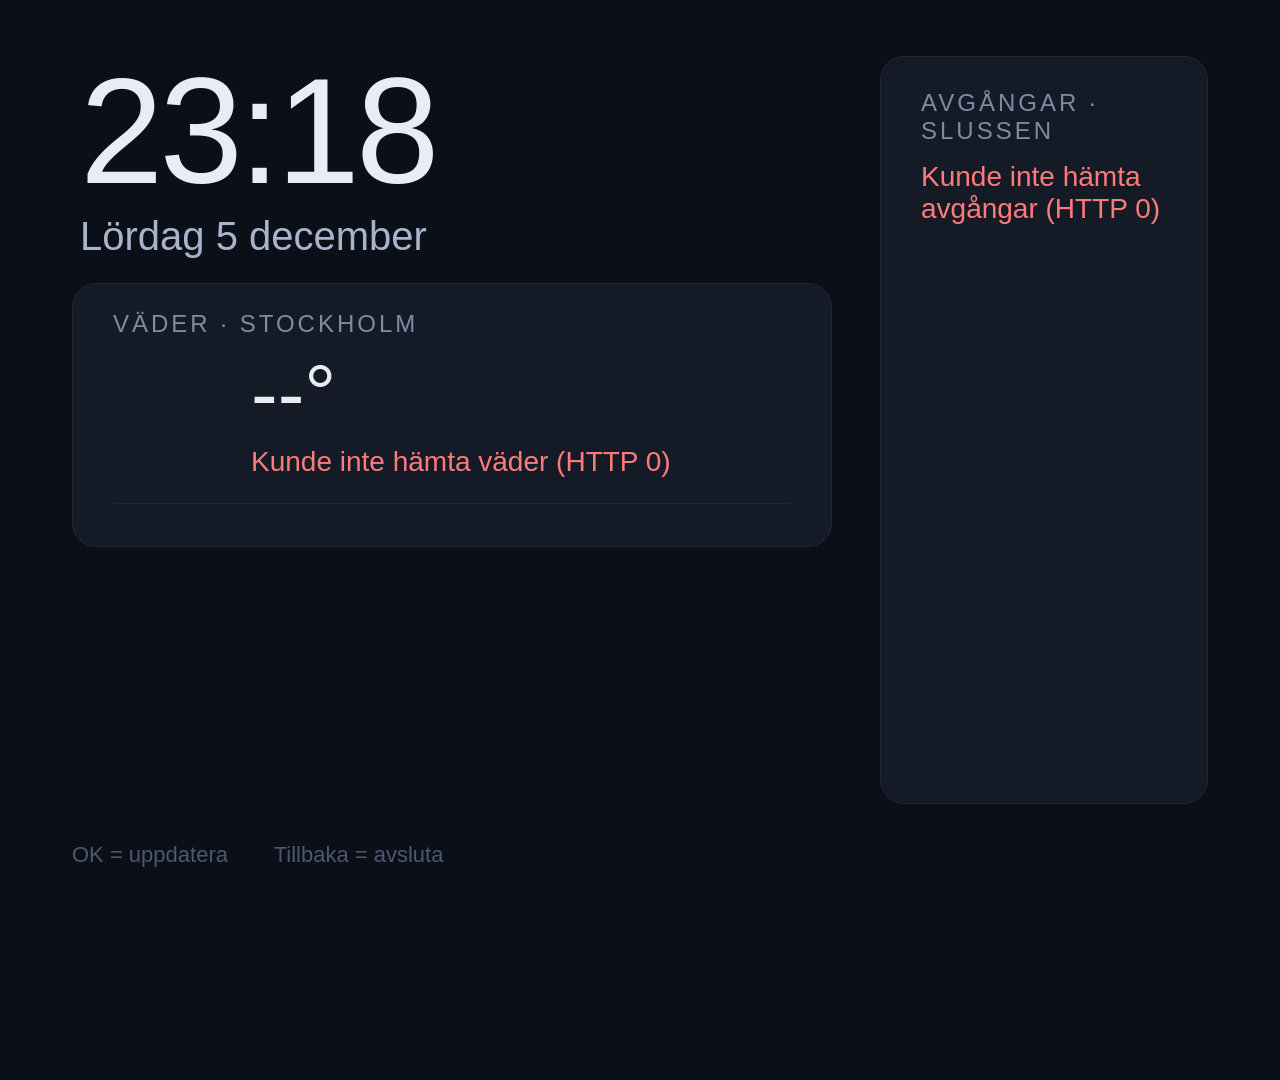
==== app/index.html @ c24a2de9 "Initial commit: Tizen TV dashboard (klocka, väder, SL, kalender)" ====
<!DOCTYPE html>
<html lang="sv">
<head>
  <meta charset="utf-8">
  <meta name="viewport" content="width=1920, height=1080">
  <title>Hemskärm</title>
  <link rel="stylesheet" href="css/style.css">
  <!-- Samsung TV-API (finns bara på TV:n, ignoreras i Chrome) -->
  <script src="$WEBAPIS/webapis/webapis.js"></script>
</head>
<body>
  <div id="screen">

    <div id="left">
      <section id="clock-panel">
        <div id="time">--:--</div>
        <div id="date">&nbsp;</div>
      </section>

      <section id="weather-panel" class="panel">
        <div class="panel-title">Väder · <span id="weather-place"></span></div>
        <div id="weather-now">
          <div id="weather-icon"></div>
          <div id="weather-main">
            <div id="weather-temp">--°</div>
            <div id="weather-desc">Laddar…</div>
            <div id="weather-extra"></div>
          </div>
        </div>
        <div id="forecast"></div>
      </section>

      <section id="calendar-panel" class="panel">
        <div class="panel-title">Kalender</div>
        <div id="calendar-list"><div class="muted">Laddar…</div></div>
      </section>
    </div>

    <section id="sl-panel" class="panel">
      <div class="panel-title">Avgångar · <span id="sl-site"></span></div>
      <div id="sl-list"><div class="muted">Laddar…</div></div>
      <div id="sl-deviations"></div>
    </section>

  </div>

  <div id="footer">
    <span>OK = uppdatera</span>
    <span>Tillbaka = avsluta</span>
    <span id="updated"></span>
  </div>

  <script src="js/config.js"></script>
  <script src="js/app.js"></script>
</body>
</html>
---- app/css/style.css ----
/* Skrivet för Chromium 47 (Tizen 3.0):
   inga CSS-variabler, ingen grid, ingen flex-gap. */

* { margin: 0; padding: 0; box-sizing: border-box; }

html, body {
  width: 1920px;
  height: 1080px;
  overflow: hidden;
  background: #0b0f17;
  color: #e8ecf3;
  font-family: "SamsungOne", "Samsung Sans", "Helvetica Neue", Arial, sans-serif;
  -webkit-font-smoothing: antialiased;
}

#screen {
  position: absolute;
  top: 56px; left: 72px; right: 72px; bottom: 96px;
  display: -webkit-flex; display: flex;
}

#left {
  width: 760px;
  margin-right: 48px;
  display: -webkit-flex; display: flex;
  -webkit-flex-direction: column; flex-direction: column;
}

.panel {
  background: #141a26;
  border: 1px solid #1f2738;
  border-radius: 24px;
  padding: 32px 40px;
}

.panel-title {
  font-size: 24px;
  letter-spacing: 3px;
  text-transform: uppercase;
  color: #7f8aa3;
  margin-bottom: 16px;
}

.muted { color: #6b7590; font-size: 30px; }

/* ---------- Klocka ---------- */
#clock-panel { padding: 0 8px 24px; }
#time {
  font-size: 150px;
  font-weight: 300;
  line-height: 1;
  letter-spacing: -4px;
}
#date {
  font-size: 40px;
  color: #a9b3c9;
  margin-top: 8px;
}
#date:first-letter { text-transform: uppercase; }

/* ---------- Väder ---------- */
#weather-panel { margin-bottom: 24px; padding: 26px 40px; }
#weather-now {
  display: -webkit-flex; display: flex;
  -webkit-align-items: center; align-items: center;
  margin-bottom: 18px;
}
#weather-icon { width: 110px; height: 110px; margin-right: 28px; }
#weather-icon svg { width: 110px; height: 110px; }
#weather-temp { font-size: 80px; font-weight: 300; line-height: 1; }
#weather-desc { font-size: 34px; color: #cfd6e4; margin-top: 6px; }
#weather-extra { font-size: 26px; color: #7f8aa3; margin-top: 6px; }

#forecast {
  display: -webkit-flex; display: flex;
  border-top: 1px solid #1f2738;
  padding-top: 16px;
}
.fc-day {
  -webkit-flex: 1; flex: 1;
  text-align: center;
}
.fc-name { font-size: 26px; color: #7f8aa3; }
.fc-icon { width: 52px; height: 52px; margin: 4px auto; }
.fc-icon svg { width: 52px; height: 52px; }
.fc-temp { font-size: 28px; }
.fc-temp span { color: #6b7590; }

/* ---------- Kalender ---------- */
#calendar-panel {
  -webkit-flex: 1; flex: 1;
  overflow: hidden;
}
.cal-day {
  font-size: 24px;
  color: #7f8aa3;
  margin: 6px 0 10px;
}
.cal-day + .cal-item { margin-top: 0; }
.cal-item {
  display: -webkit-flex; display: flex;
  font-size: 30px;
  padding: 6px 0;
}
.cal-time { width: 170px; color: #5b9cff; -webkit-flex-shrink: 0; flex-shrink: 0; }
.cal-title { white-space: nowrap; overflow: hidden; text-overflow: ellipsis; }
.cal-gap { height: 18px; }

/* ---------- SL ---------- */
#sl-panel {
  -webkit-flex: 1; flex: 1;
  display: -webkit-flex; display: flex;
  -webkit-flex-direction: column; flex-direction: column;
  overflow: hidden;
}
#sl-list { -webkit-flex: 1; flex: 1; overflow: hidden; }

.dep {
  display: -webkit-flex; display: flex;
  -webkit-align-items: center; align-items: center;
  height: 86px;
  border-bottom: 1px solid #1f2738;
}
.dep:last-child { border-bottom: 0; }

.line {
  width: 104px; height: 60px;
  border-radius: 12px;
  font-size: 32px; font-weight: 700;
  line-height: 60px;
  text-align: center;
  color: #fff;
  margin-right: 28px;
  -webkit-flex-shrink: 0; flex-shrink: 0;
}
.mode-METRO.green { background: #179d4d; }
.mode-METRO.red   { background: #d71d24; }
.mode-METRO.blue  { background: #0089ca; }
.mode-METRO       { background: #3a4458; }
.mode-BUS         { background: #d71d24; }
.mode-BUS.bluebus { background: #0071bc; }
.mode-TRAIN       { background: #ec619f; }
.mode-TRAM        { background: #d77d00; }
.mode-SHIP, .mode-FERRY { background: #00a0b4; }

.dest {
  -webkit-flex: 1; flex: 1;
  font-size: 38px;
  white-space: nowrap; overflow: hidden; text-overflow: ellipsis;
}
.dest small {
  display: block;
  font-size: 22px;
  color: #6b7590;
  margin-top: 2px;
}

.when {
  width: 190px;
  text-align: right;
  font-size: 40px;
  font-weight: 600;
  -webkit-flex-shrink: 0; flex-shrink: 0;
}
.when.now { color: #5bd38a; }

.dep.cancelled .dest,
.dep.cancelled .when { color: #6b7590; text-decoration: line-through; }

#sl-deviations {
  font-size: 24px;
  color: #f2c14e;
  margin-top: 14px;
  max-height: 96px;
  overflow: hidden;
}
#sl-deviations div {
  white-space: nowrap; overflow: hidden; text-overflow: ellipsis;
  padding: 4px 0;
}

/* ---------- Footer ---------- */
#footer {
  position: absolute;
  left: 72px; right: 72px; bottom: 32px;
  font-size: 22px;
  color: #4d5770;
}
#footer span { margin-right: 40px; }
#updated { float: right; margin-right: 0 !important; }

.error { color: #ff7a7a; font-size: 28px; }
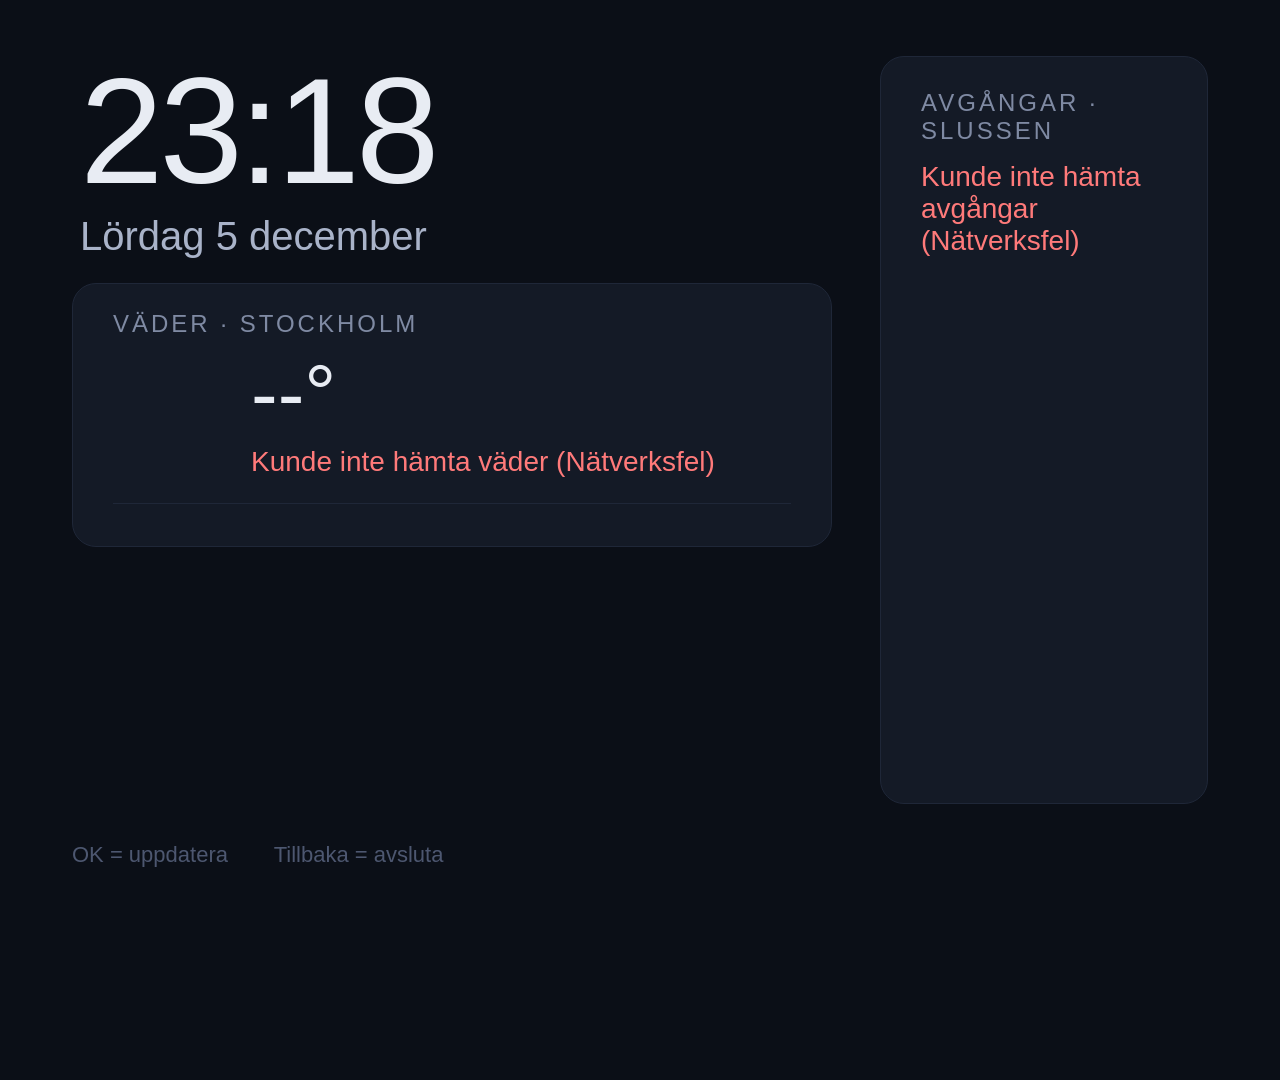
==== commit 7c0a9700: "Translate code comments to English Comments only: app.js, config.js, style.css, config.xml, index.ht" ====
--- a/app/index.html
+++ b/app/index.html
@@ -5,7 +5,7 @@
   <meta name="viewport" content="width=1920, height=1080">
   <title>Hemskärm</title>
   <link rel="stylesheet" href="css/style.css">
-  <!-- Samsung TV-API (finns bara på TV:n, ignoreras i Chrome) -->
+  <!-- Samsung TV API (only exists on the TV, ignored in Chrome) -->
   <script src="$WEBAPIS/webapis/webapis.js"></script>
 </head>
 <body>
--- a/app/css/style.css
+++ b/app/css/style.css
@@ -1,5 +1,5 @@
-/* Skrivet för Chromium 47 (Tizen 3.0):
-   inga CSS-variabler, ingen grid, ingen flex-gap. */
+/* Written for Chromium 47 (Tizen 3.0):
+   no CSS variables, no grid, no flex gap. */
 
 * { margin: 0; padding: 0; box-sizing: border-box; }
 
@@ -43,7 +43,7 @@
 
 .muted { color: #6b7590; font-size: 30px; }
 
-/* ---------- Klocka ---------- */
+/* ---------- Clock ---------- */
 #clock-panel { padding: 0 8px 24px; }
 #time {
   font-size: 150px;
@@ -58,7 +58,7 @@
 }
 #date:first-letter { text-transform: uppercase; }
 
-/* ---------- Väder ---------- */
+/* ---------- Weather ---------- */
 #weather-panel { margin-bottom: 24px; padding: 26px 40px; }
 #weather-now {
   display: -webkit-flex; display: flex;
@@ -86,7 +86,7 @@
 .fc-temp { font-size: 28px; }
 .fc-temp span { color: #6b7590; }
 
-/* ---------- Kalender ---------- */
+/* ---------- Calendar ---------- */
 #calendar-panel {
   -webkit-flex: 1; flex: 1;
   overflow: hidden;
@@ -103,8 +103,7 @@
   padding: 6px 0;
 }
 .cal-time { width: 170px; color: #5b9cff; -webkit-flex-shrink: 0; flex-shrink: 0; }
-.cal-title { white-space: nowrap; overflow: hidden; text-overflow: ellipsis; }
-.cal-gap { height: 18px; }
+.cal-title { -webkit-flex: 1; flex: 1; min-width: 0; white-space: nowrap; overflow: hidden; text-overflow: ellipsis; }
 
 /* ---------- SL ---------- */
 #sl-panel {
@@ -145,6 +144,7 @@
 
 .dest {
   -webkit-flex: 1; flex: 1;
+  min-width: 0;
   font-size: 38px;
   white-space: nowrap; overflow: hidden; text-overflow: ellipsis;
 }
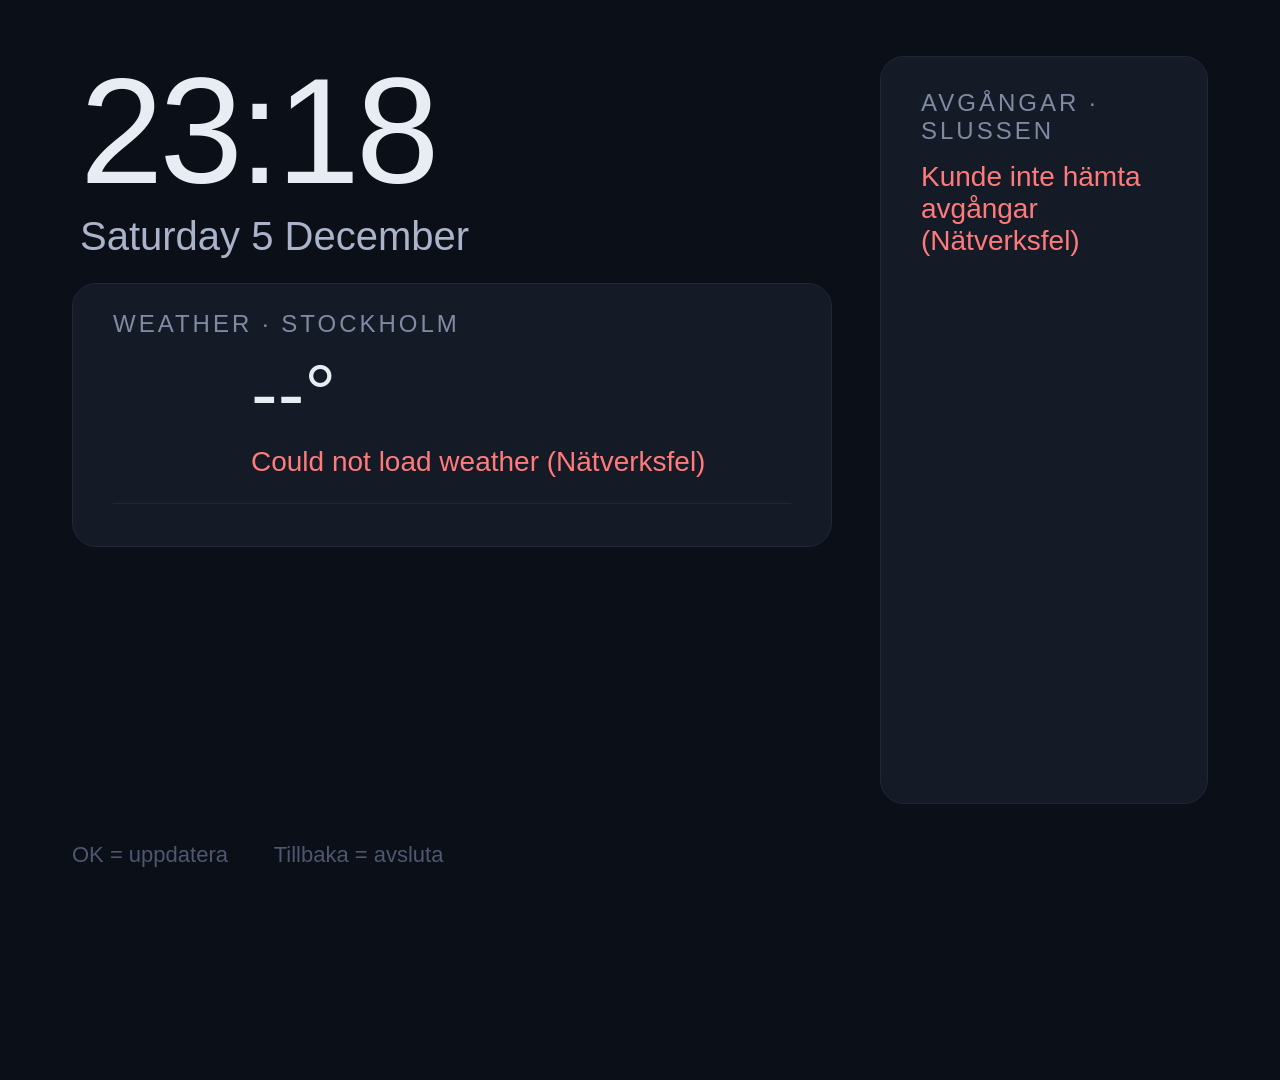
==== commit bbf50357: "Translate weather UI to English" ====
--- a/app/index.html
+++ b/app/index.html
@@ -18,12 +18,12 @@
       </section>
 
       <section id="weather-panel" class="panel">
-        <div class="panel-title">Väder · <span id="weather-place"></span></div>
+        <div class="panel-title">Weather · <span id="weather-place"></span></div>
         <div id="weather-now">
           <div id="weather-icon"></div>
           <div id="weather-main">
             <div id="weather-temp">--°</div>
-            <div id="weather-desc">Laddar…</div>
+            <div id="weather-desc">Loading…</div>
             <div id="weather-extra"></div>
           </div>
         </div>
--- a/app/css/style.css
+++ b/app/css/style.css
@@ -56,7 +56,6 @@
   color: #a9b3c9;
   margin-top: 8px;
 }
-#date:first-letter { text-transform: uppercase; }
 
 /* ---------- Weather ---------- */
 #weather-panel { margin-bottom: 24px; padding: 26px 40px; }
@@ -96,7 +95,6 @@
   color: #7f8aa3;
   margin: 6px 0 10px;
 }
-.cal-day + .cal-item { margin-top: 0; }
 .cal-item {
   display: -webkit-flex; display: flex;
   font-size: 30px;
@@ -187,6 +185,6 @@
   color: #4d5770;
 }
 #footer span { margin-right: 40px; }
-#updated { float: right; margin-right: 0 !important; }
+#footer #updated { float: right; margin-right: 0; }
 
 .error { color: #ff7a7a; font-size: 28px; }
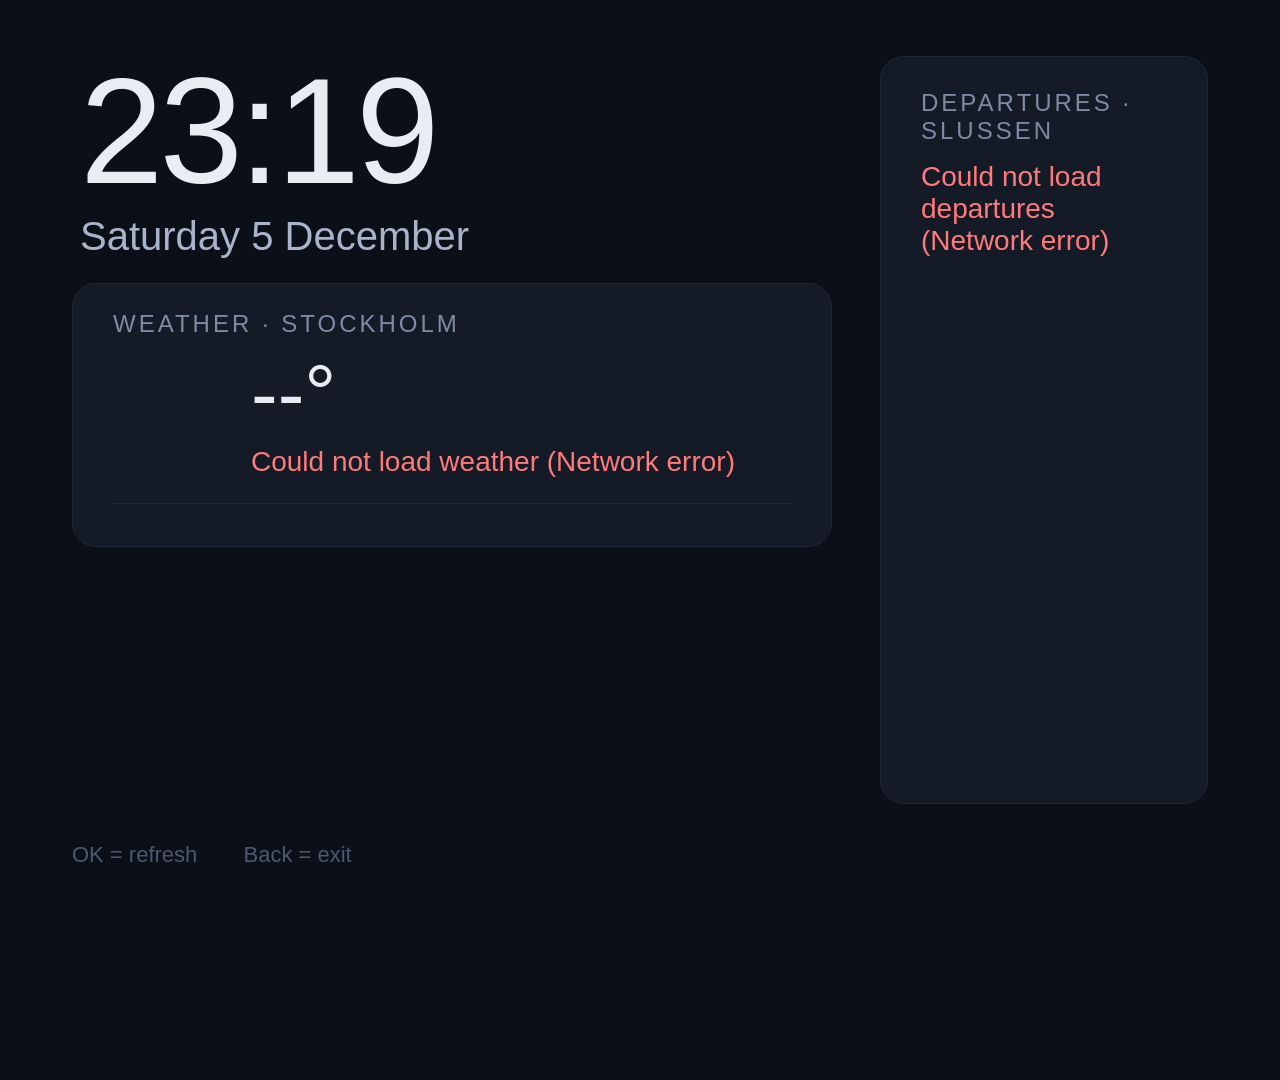
==== commit a7c00f6c: "Translate remaining UI text and install script messages to English SL API comparisons (group_of_line" ====
--- a/app/index.html
+++ b/app/index.html
@@ -1,9 +1,9 @@
 <!DOCTYPE html>
-<html lang="sv">
+<html lang="en">
 <head>
   <meta charset="utf-8">
   <meta name="viewport" content="width=1920, height=1080">
-  <title>Hemskärm</title>
+  <title>Home Screen</title>
   <link rel="stylesheet" href="css/style.css">
   <!-- Samsung TV API (only exists on the TV, ignored in Chrome) -->
   <script src="$WEBAPIS/webapis/webapis.js"></script>
@@ -31,22 +31,22 @@
       </section>
 
       <section id="calendar-panel" class="panel">
-        <div class="panel-title">Kalender</div>
-        <div id="calendar-list"><div class="muted">Laddar…</div></div>
+        <div class="panel-title">Calendar</div>
+        <div id="calendar-list"><div class="muted">Loading…</div></div>
       </section>
     </div>
 
     <section id="sl-panel" class="panel">
-      <div class="panel-title">Avgångar · <span id="sl-site"></span></div>
-      <div id="sl-list"><div class="muted">Laddar…</div></div>
+      <div class="panel-title">Departures · <span id="sl-site"></span></div>
+      <div id="sl-list"><div class="muted">Loading…</div></div>
       <div id="sl-deviations"></div>
     </section>
 
   </div>
 
   <div id="footer">
-    <span>OK = uppdatera</span>
-    <span>Tillbaka = avsluta</span>
+    <span>OK = refresh</span>
+    <span>Back = exit</span>
     <span id="updated"></span>
   </div>
 
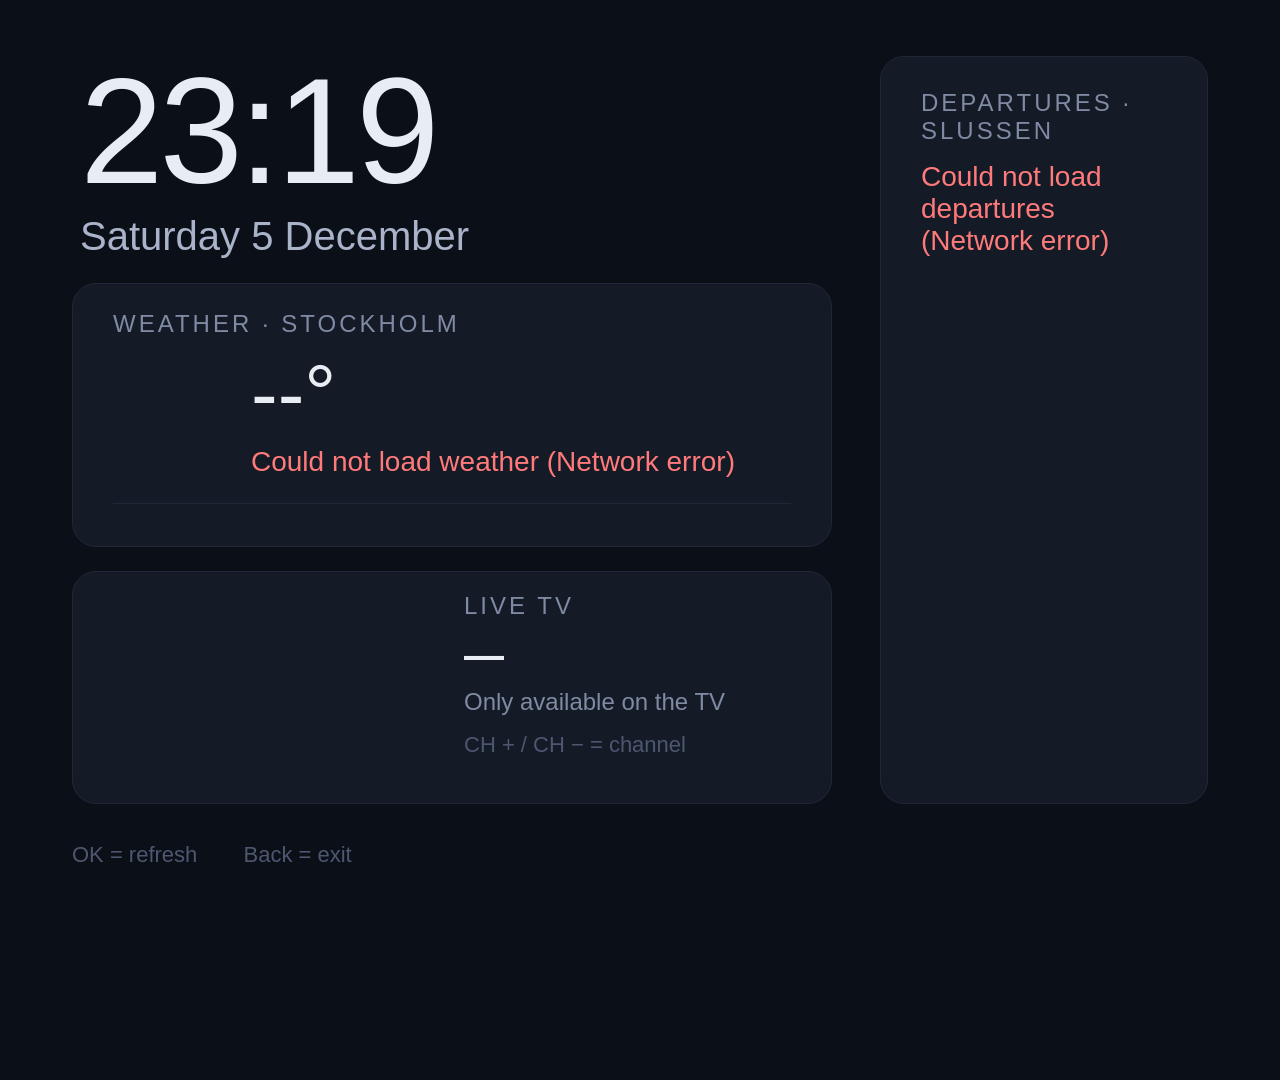
==== commit 265bb3d2: "Add live TV panel in the bottom-left corner Shows the TV tuner in a small window via tizen.tvwindow " ====
--- a/app/index.html
+++ b/app/index.html
@@ -52,5 +52,6 @@
 
   <script src="js/config.js"></script>
   <script src="js/app.js"></script>
+  <script src="js/livetv.js"></script>
 </body>
 </html>
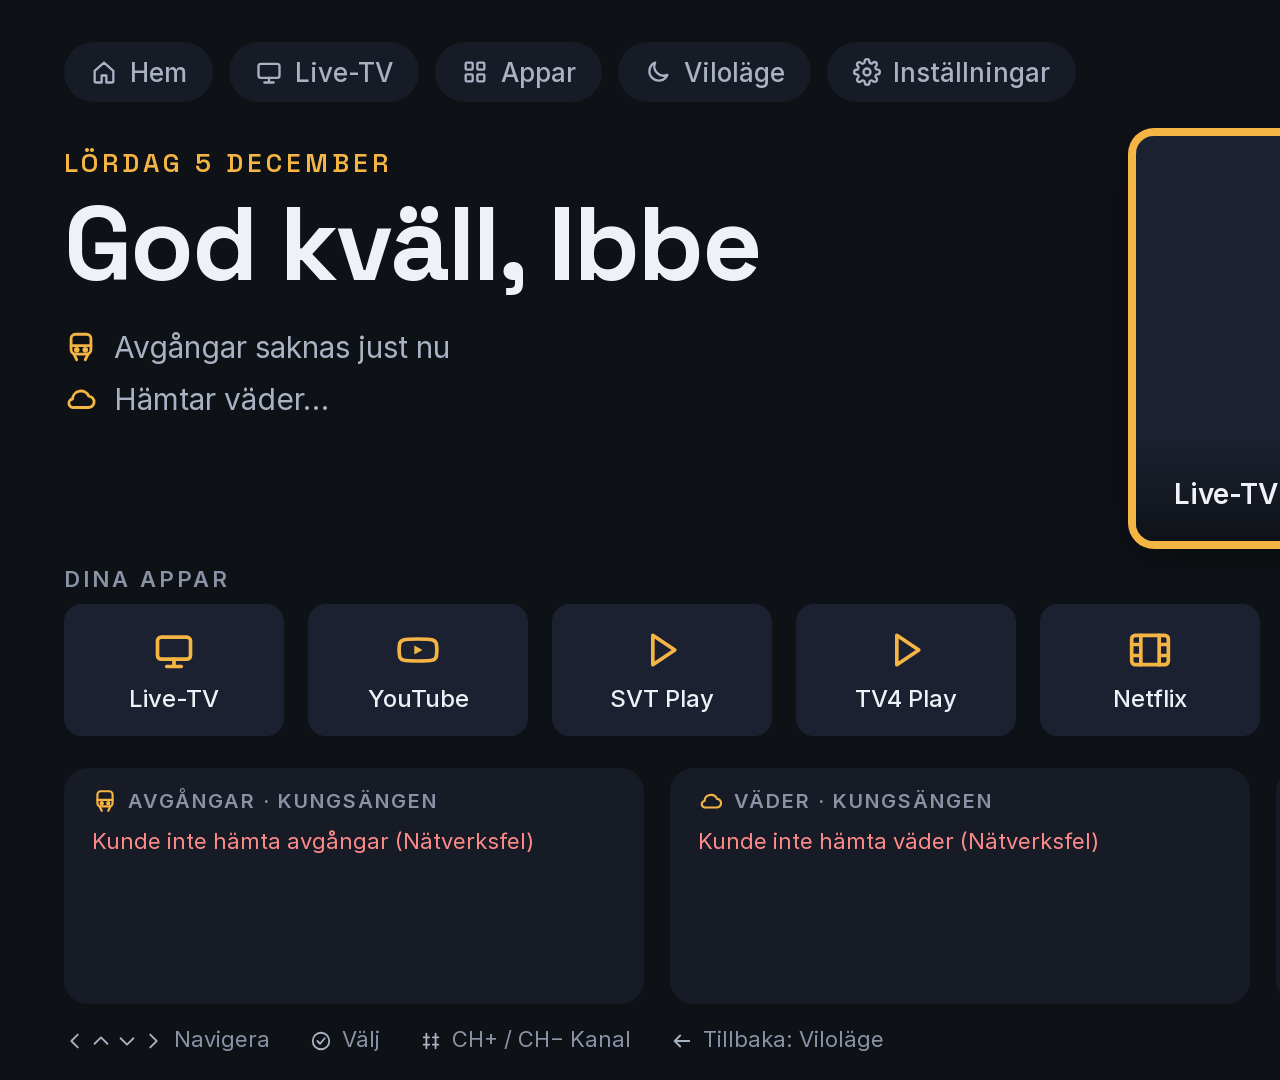
==== commit 50d1e134: "Rebuild the UI with three screens: Home, Live TV and Idle New remote-driven interface for the Tizen " ====
--- a/app/index.html
+++ b/app/index.html
@@ -1,57 +1,25 @@
 <!DOCTYPE html>
-<html lang="en">
+<html lang="sv">
 <head>
   <meta charset="utf-8">
   <meta name="viewport" content="width=1920, height=1080">
-  <title>Home Screen</title>
+  <title>Hemskärm</title>
   <link rel="stylesheet" href="css/style.css">
-  <!-- Samsung TV API (only exists on the TV, ignored in Chrome) -->
+  <!-- Samsungs TV-API (finns bara på TV:n) -->
   <script src="$WEBAPIS/webapis/webapis.js"></script>
 </head>
 <body>
-  <div id="screen">
-
-    <div id="left">
-      <section id="clock-panel">
-        <div id="time">--:--</div>
-        <div id="date">&nbsp;</div>
-      </section>
-
-      <section id="weather-panel" class="panel">
-        <div class="panel-title">Weather · <span id="weather-place"></span></div>
-        <div id="weather-now">
-          <div id="weather-icon"></div>
-          <div id="weather-main">
-            <div id="weather-temp">--°</div>
-            <div id="weather-desc">Loading…</div>
-            <div id="weather-extra"></div>
-          </div>
-        </div>
-        <div id="forecast"></div>
-      </section>
-
-      <section id="calendar-panel" class="panel">
-        <div class="panel-title">Calendar</div>
-        <div id="calendar-list"><div class="muted">Loading…</div></div>
-      </section>
-    </div>
-
-    <section id="sl-panel" class="panel">
-      <div class="panel-title">Departures · <span id="sl-site"></span></div>
-      <div id="sl-list"><div class="muted">Loading…</div></div>
-      <div id="sl-deviations"></div>
-    </section>
-
-  </div>
-
-  <div id="footer">
-    <span>OK = refresh</span>
-    <span>Back = exit</span>
-    <span id="updated"></span>
-  </div>
+  <div id="app"></div>
 
   <script src="js/config.js"></script>
-  <script src="js/app.js"></script>
-  <script src="js/livetv.js"></script>
+  <script src="js/util.js"></script>
+  <script src="js/api.js"></script>
+  <script src="js/tv.js"></script>
+  <script src="js/focus.js"></script>
+  <script src="js/screens/home.js"></script>
+  <script src="js/screens/live.js"></script>
+  <script src="js/screens/idle.js"></script>
+  <script src="js/main.js"></script>
+  <script>App.start();</script>
 </body>
 </html>
--- a/app/css/style.css
+++ b/app/css/style.css
@@ -1,190 +1,426 @@
-/* Written for Chromium 47 (Tizen 3.0):
-   no CSS variables, no grid, no flex gap. */
+/* Skrivet för Chromium 47 (Tizen 3.0): inga CSS-variabler, ingen grid, ingen flex-gap.
+   Fast layout 1920x1080. Färger: bakgrund #0E1116 (viloläge #0B0D12), kort #161B25,
+   rutor #1B2130, text #EEF1F6, dämpad #A9B2C3 / #8A93A6, accent #F5B544. */
+
+@font-face { font-family: "Space Grotesk"; font-weight: 400; font-style: normal; src: url("../fonts/space-grotesk-400.woff") format("woff"); }
+@font-face { font-family: "Space Grotesk"; font-weight: 500; font-style: normal; src: url("../fonts/space-grotesk-500.woff") format("woff"); }
+@font-face { font-family: "Space Grotesk"; font-weight: 600; font-style: normal; src: url("../fonts/space-grotesk-600.woff") format("woff"); }
+@font-face { font-family: "Space Grotesk"; font-weight: 700; font-style: normal; src: url("../fonts/space-grotesk-700.woff") format("woff"); }
+@font-face { font-family: "Inter"; font-weight: 400; font-style: normal; src: url("../fonts/inter-400.woff") format("woff"); }
+@font-face { font-family: "Inter"; font-weight: 500; font-style: normal; src: url("../fonts/inter-500.woff") format("woff"); }
+@font-face { font-family: "Inter"; font-weight: 600; font-style: normal; src: url("../fonts/inter-600.woff") format("woff"); }
+@font-face { font-family: "Inter"; font-weight: 700; font-style: normal; src: url("../fonts/inter-700.woff") format("woff"); }
 
 * { margin: 0; padding: 0; box-sizing: border-box; }
 
+/* Genomskinlig bakgrund: TV-bilden ligger bakom sidan (tizen.tvwindow, zPosition BEHIND) */
 html, body {
   width: 1920px;
   height: 1080px;
   overflow: hidden;
-  background: #0b0f17;
-  color: #e8ecf3;
-  font-family: "SamsungOne", "Samsung Sans", "Helvetica Neue", Arial, sans-serif;
+  background: transparent;
+  color: #EEF1F6;
+  font-family: "Inter", sans-serif;
   -webkit-font-smoothing: antialiased;
 }
 
-#screen {
+#app { position: absolute; left: 0; top: 0; width: 1920px; height: 1080px; }
+
+.screen {
   position: absolute;
-  top: 56px; left: 72px; right: 72px; bottom: 96px;
-  display: -webkit-flex; display: flex;
-}
-
-#left {
-  width: 760px;
-  margin-right: 48px;
+  left: 0; top: 0;
+  width: 1920px; height: 1080px;
+  overflow: hidden;
+  display: none;
+  background: #0E1116;
+}
+.screen.transparent { background: transparent; }
+#screen-home { background: transparent; }
+#screen-idle { background: #0B0D12; }
+
+.num, .hero-greeting, .hero-date, .topbar-clock, .tv-num, .live-num, .live-clock,
+.idle-clock, .idle-temp, .fc-temp, .when, .ch-num, .line, .modal-title, .weather-mini span {
+  font-family: "Space Grotesk", sans-serif;
+}
+
+.muted { color: #8A93A6; font-size: 24px; line-height: 1.4; }
+.error { color: #FF8A8A; font-size: 22px; line-height: 1.4; }
+.ic { vertical-align: middle; }
+
+/* ---------- Fokus ---------- */
+[data-focus] {
+  -webkit-transition: -webkit-transform 0.12s ease-out, background-color 0.12s, color 0.12s, box-shadow 0.12s;
+  transition: transform 0.12s ease-out, background-color 0.12s, color 0.12s, box-shadow 0.12s;
+}
+.focused {
+  background: #F5B544 !important;
+  color: #0E1116 !important;
+  -webkit-transform: scale(1.1);
+  transform: scale(1.1);
+  z-index: 5;
+  position: relative;
+  box-shadow: 0 10px 40px rgba(0, 0, 0, 0.45);
+}
+.focused .muted, .focused .cal-day, .focused .cal-time, .focused .fc-name, .focused .fc-temp span,
+.focused .dest small, .focused .tile-name, .focused .ch-name, .focused .deviation, .focused .error,
+.focused .widget-title, .focused .widget-title .ic { color: #0E1116 !important; }
+.focused .when.now { color: #0E1116; }
+.focused .progress { background: rgba(14, 17, 22, 0.25); }
+
+/* ---------- Topprad ---------- */
+.topbar {
+  position: absolute;
+  left: 64px; right: 64px; top: 40px;
+  height: 64px;
+  display: -webkit-flex; display: flex;
+  -webkit-align-items: center; align-items: center;
+  -webkit-justify-content: space-between; justify-content: space-between;
+}
+.menu { display: -webkit-flex; display: flex; -webkit-align-items: center; align-items: center; }
+.menu-btn {
+  height: 60px;
+  padding: 0 26px;
+  margin-right: 16px;
+  border-radius: 30px;
+  background: #161B25;
+  color: #A9B2C3;
+  font-size: 26px;
+  font-weight: 500;
+  display: -webkit-flex; display: flex;
+  -webkit-align-items: center; align-items: center;
+}
+.menu-btn .ic { margin-right: 12px; }
+.topbar-right { display: -webkit-flex; display: flex; -webkit-align-items: center; align-items: center; }
+.weather-mini { display: -webkit-flex; display: flex; -webkit-align-items: center; align-items: center; margin-right: 36px; }
+.weather-mini svg { width: 52px; height: 52px; margin-right: 10px; }
+.weather-mini span { font-size: 34px; font-weight: 600; }
+.topbar-clock { font-size: 48px; font-weight: 600; letter-spacing: -1px; }
+
+/* ---------- Hero ---------- */
+.hero { position: absolute; left: 64px; top: 136px; width: 1792px; height: 405px; }
+.hero-left { position: absolute; left: 0; top: 10px; width: 1020px; }
+.hero-date {
+  font-size: 26px;
+  font-weight: 600;
+  letter-spacing: 4px;
+  text-transform: uppercase;
+  color: #F5B544;
+}
+.hero-greeting {
+  font-size: 104px;
+  font-weight: 700;
+  line-height: 1.05;
+  letter-spacing: -2px;
+  margin-top: 10px;
+  white-space: nowrap;
+}
+.hero-facts { margin-top: 30px; }
+.fact {
+  display: -webkit-flex; display: flex;
+  -webkit-align-items: center; align-items: center;
+  font-size: 30px;
+  color: #A9B2C3;
+  margin-bottom: 16px;
+  white-space: nowrap; overflow: hidden; text-overflow: ellipsis;
+}
+.fact .ic { color: #F5B544; margin-right: 16px; -webkit-flex-shrink: 0; flex-shrink: 0; }
+.fact b { color: #EEF1F6; font-weight: 600; }
+
+/* TV-rutan: hålet målas av .tv-hole-bg (box-shadow täcker allt utanför rutan) */
+.tv-hole-bg {
+  position: absolute;
+  border-radius: 18px;
+  box-shadow: 0 0 0 3000px #0E1116;
+}
+.tv-box {
+  position: absolute !important;
+  border-radius: 18px;
+  overflow: hidden;
+  background: transparent !important;
+  color: #EEF1F6 !important;
+}
+.tv-box.focused {
+  -webkit-transform: none;
+  transform: none;
+  box-shadow: 0 0 0 8px #F5B544, 0 10px 40px rgba(0, 0, 0, 0.45);
+}
+.tv-nosignal {
+  position: absolute; left: 0; top: 0; right: 0; bottom: 0;
+  background: #1B2130;
+  color: #8A93A6;
+  font-size: 28px;
   display: -webkit-flex; display: flex;
   -webkit-flex-direction: column; flex-direction: column;
-}
-
-.panel {
-  background: #141a26;
-  border: 1px solid #1f2738;
+  -webkit-align-items: center; align-items: center;
+  -webkit-justify-content: center; justify-content: center;
+}
+.tv-nosignal .ic { margin-bottom: 10px; }
+.tv-info {
+  position: absolute; left: 0; right: 0; bottom: 0;
+  padding: 40px 24px 18px;
+  background: -webkit-linear-gradient(top, rgba(14, 17, 22, 0), rgba(14, 17, 22, 0.92));
+  background: linear-gradient(to bottom, rgba(14, 17, 22, 0), rgba(14, 17, 22, 0.92));
+}
+.tv-info-row {
+  display: -webkit-flex; display: flex;
+  -webkit-align-items: baseline; align-items: baseline;
+  white-space: nowrap; overflow: hidden;
+  margin-bottom: 12px;
+}
+.tv-num { font-size: 36px; font-weight: 700; color: #F5B544; margin-right: 14px; }
+.tv-name { font-size: 28px; font-weight: 600; margin-right: 18px; }
+.tv-prog { font-size: 24px; color: #A9B2C3; overflow: hidden; text-overflow: ellipsis; }
+.progress { height: 6px; border-radius: 3px; background: rgba(255, 255, 255, 0.18); overflow: hidden; }
+.progress .bar { height: 100%; width: 0; background: #F5B544; border-radius: 3px; }
+.progress.big { height: 8px; border-radius: 4px; width: 640px; margin-top: 14px; }
+
+/* ---------- Appar ---------- */
+.section-title {
+  position: absolute; left: 64px; top: 566px;
+  font-size: 22px; font-weight: 600;
+  letter-spacing: 3px; text-transform: uppercase;
+  color: #8A93A6;
+}
+.apps {
+  position: absolute; left: 64px; top: 604px;
+  height: 132px;
+  display: -webkit-flex; display: flex;
+}
+.tile {
+  width: 220px; height: 132px;
+  margin-right: 24px;
+  border-radius: 18px;
+  background: #1B2130;
+  color: #EEF1F6;
+  display: -webkit-flex; display: flex;
+  -webkit-flex-direction: column; flex-direction: column;
+  -webkit-align-items: center; align-items: center;
+  -webkit-justify-content: center; justify-content: center;
+}
+.tile-icon { color: #F5B544; height: 48px; margin-bottom: 8px; }
+.tile.focused .tile-icon { color: #0E1116; }
+.tile-name { font-size: 24px; font-weight: 500; }
+
+/* ---------- Widgets ---------- */
+.widgets {
+  position: absolute; left: 64px; top: 768px;
+  width: 1792px; height: 236px;
+  display: -webkit-flex; display: flex;
+}
+.widget {
+  width: 580px; height: 236px;
+  margin-right: 26px;
   border-radius: 24px;
-  padding: 32px 40px;
-}
-
-.panel-title {
-  font-size: 24px;
-  letter-spacing: 3px;
-  text-transform: uppercase;
-  color: #7f8aa3;
-  margin-bottom: 16px;
-}
-
-.muted { color: #6b7590; font-size: 30px; }
-
-/* ---------- Clock ---------- */
-#clock-panel { padding: 0 8px 24px; }
-#time {
-  font-size: 150px;
-  font-weight: 300;
-  line-height: 1;
-  letter-spacing: -4px;
-}
-#date {
-  font-size: 40px;
-  color: #a9b3c9;
-  margin-top: 8px;
-}
-
-/* ---------- Weather ---------- */
-#weather-panel { margin-bottom: 24px; padding: 26px 40px; }
-#weather-now {
-  display: -webkit-flex; display: flex;
-  -webkit-align-items: center; align-items: center;
-  margin-bottom: 18px;
-}
-#weather-icon { width: 110px; height: 110px; margin-right: 28px; }
-#weather-icon svg { width: 110px; height: 110px; }
-#weather-temp { font-size: 80px; font-weight: 300; line-height: 1; }
-#weather-desc { font-size: 34px; color: #cfd6e4; margin-top: 6px; }
-#weather-extra { font-size: 26px; color: #7f8aa3; margin-top: 6px; }
-
-#forecast {
-  display: -webkit-flex; display: flex;
-  border-top: 1px solid #1f2738;
-  padding-top: 16px;
-}
-.fc-day {
-  -webkit-flex: 1; flex: 1;
-  text-align: center;
-}
-.fc-name { font-size: 26px; color: #7f8aa3; }
-.fc-icon { width: 52px; height: 52px; margin: 4px auto; }
-.fc-icon svg { width: 52px; height: 52px; }
-.fc-temp { font-size: 28px; }
-.fc-temp span { color: #6b7590; }
-
-/* ---------- Calendar ---------- */
-#calendar-panel {
-  -webkit-flex: 1; flex: 1;
-  overflow: hidden;
-}
-.cal-day {
-  font-size: 24px;
-  color: #7f8aa3;
-  margin: 6px 0 10px;
-}
-.cal-item {
-  display: -webkit-flex; display: flex;
-  font-size: 30px;
-  padding: 6px 0;
-}
-.cal-time { width: 170px; color: #5b9cff; -webkit-flex-shrink: 0; flex-shrink: 0; }
-.cal-title { -webkit-flex: 1; flex: 1; min-width: 0; white-space: nowrap; overflow: hidden; text-overflow: ellipsis; }
-
-/* ---------- SL ---------- */
-#sl-panel {
-  -webkit-flex: 1; flex: 1;
-  display: -webkit-flex; display: flex;
-  -webkit-flex-direction: column; flex-direction: column;
-  overflow: hidden;
-}
-#sl-list { -webkit-flex: 1; flex: 1; overflow: hidden; }
-
+  background: #161B25;
+  padding: 20px 28px;
+  overflow: hidden;
+}
+.widget:last-child { margin-right: 0; }
+.widget.focused { -webkit-transform: scale(1.05); transform: scale(1.05); }
+.widget-title {
+  display: -webkit-flex; display: flex;
+  -webkit-align-items: center; align-items: center;
+  font-size: 20px; font-weight: 600;
+  letter-spacing: 2px; text-transform: uppercase;
+  color: #8A93A6;
+  margin-bottom: 12px;
+  white-space: nowrap; overflow: hidden;
+}
+.widget-title .ic { color: #F5B544; margin-right: 10px; }
+.widget-body { overflow: hidden; }
+
+/* Avgångar */
 .dep {
   display: -webkit-flex; display: flex;
   -webkit-align-items: center; align-items: center;
-  height: 86px;
-  border-bottom: 1px solid #1f2738;
-}
-.dep:last-child { border-bottom: 0; }
-
+  height: 66px;
+}
 .line {
-  width: 104px; height: 60px;
-  border-radius: 12px;
-  font-size: 32px; font-weight: 700;
-  line-height: 60px;
+  width: 72px; height: 44px;
+  border-radius: 10px;
+  font-size: 26px; font-weight: 700;
+  line-height: 44px;
   text-align: center;
   color: #fff;
-  margin-right: 28px;
+  margin-right: 18px;
   -webkit-flex-shrink: 0; flex-shrink: 0;
 }
-.mode-METRO.green { background: #179d4d; }
-.mode-METRO.red   { background: #d71d24; }
-.mode-METRO.blue  { background: #0089ca; }
-.mode-METRO       { background: #3a4458; }
-.mode-BUS         { background: #d71d24; }
-.mode-BUS.bluebus { background: #0071bc; }
-.mode-TRAIN       { background: #ec619f; }
-.mode-TRAM        { background: #d77d00; }
-.mode-SHIP, .mode-FERRY { background: #00a0b4; }
-
+.mode-METRO.green { background: #179D4D; }
+.mode-METRO.red   { background: #D71D24; }
+.mode-METRO.blue  { background: #0089CA; }
+.mode-METRO       { background: #3A4458; }
+.mode-BUS         { background: #D71D24; }
+.mode-BUS.bluebus { background: #0071BC; }
+.mode-TRAIN       { background: #EC619F; }
+.mode-TRAM        { background: #D77D00; }
+.mode-SHIP, .mode-FERRY { background: #00A0B4; }
 .dest {
   -webkit-flex: 1; flex: 1;
   min-width: 0;
-  font-size: 38px;
+  font-size: 28px; font-weight: 500;
   white-space: nowrap; overflow: hidden; text-overflow: ellipsis;
 }
-.dest small {
-  display: block;
-  font-size: 22px;
-  color: #6b7590;
-  margin-top: 2px;
-}
-
+.dest small { display: block; font-size: 20px; font-weight: 400; color: #8A93A6; margin-top: 1px; }
 .when {
-  width: 190px;
+  width: 140px;
   text-align: right;
-  font-size: 40px;
-  font-weight: 600;
+  font-size: 30px; font-weight: 600;
   -webkit-flex-shrink: 0; flex-shrink: 0;
 }
-.when.now { color: #5bd38a; }
-
-.dep.cancelled .dest,
-.dep.cancelled .when { color: #6b7590; text-decoration: line-through; }
-
-#sl-deviations {
-  font-size: 24px;
-  color: #f2c14e;
-  margin-top: 14px;
-  max-height: 96px;
-  overflow: hidden;
-}
-#sl-deviations div {
+.when.now { color: #5BD38A; }
+.dep.cancelled .dest, .dep.cancelled .when { color: #8A93A6; text-decoration: line-through; }
+.deviation {
+  font-size: 20px; color: #F5B544;
+  margin-top: 6px;
   white-space: nowrap; overflow: hidden; text-overflow: ellipsis;
-  padding: 4px 0;
-}
-
-/* ---------- Footer ---------- */
-#footer {
-  position: absolute;
-  left: 72px; right: 72px; bottom: 32px;
-  font-size: 22px;
-  color: #4d5770;
-}
-#footer span { margin-right: 40px; }
-#footer #updated { float: right; margin-right: 0; }
-
-.error { color: #ff7a7a; font-size: 28px; }
+}
+
+/* Väder 5 dagar */
+.forecast { display: -webkit-flex; display: flex; margin-top: 4px; }
+.fc-day { -webkit-flex: 1; flex: 1; text-align: center; }
+.fc-name { font-size: 20px; color: #8A93A6; }
+.fc-icon { width: 64px; height: 64px; margin: 6px auto; }
+.fc-icon svg { width: 64px; height: 64px; }
+.fc-temp { font-size: 26px; font-weight: 600; }
+.fc-temp span { color: #8A93A6; font-weight: 400; margin-left: 8px; }
+
+/* Kalender */
+.cal-day { font-size: 18px; font-weight: 600; letter-spacing: 2px; text-transform: uppercase; color: #8A93A6; margin: 6px 0 4px; }
+.cal-item { display: -webkit-flex; display: flex; font-size: 24px; padding: 3px 0; }
+.cal-time { width: 110px; color: #F5B544; font-weight: 600; -webkit-flex-shrink: 0; flex-shrink: 0; }
+.cal-title { -webkit-flex: 1; flex: 1; min-width: 0; white-space: nowrap; overflow: hidden; text-overflow: ellipsis; }
+
+/* ---------- Fotrad ---------- */
+.footer {
+  position: absolute; left: 64px; right: 64px; top: 1026px;
+  font-size: 22px; color: #8A93A6;
+  white-space: nowrap;
+}
+.hint { margin-right: 40px; }
+.hint .ic { color: #A9B2C3; margin-right: 4px; }
+.hint.right { float: right; margin-right: 0; }
+
+/* ---------- Modal (Inställningar) ---------- */
+.modal-backdrop {
+  display: none;
+  position: absolute; left: 0; top: 0; width: 1920px; height: 1080px;
+  background: rgba(0, 0, 0, 0.65);
+  z-index: 20;
+}
+.modal {
+  position: absolute; left: 460px; top: 160px; width: 1000px;
+  background: #161B25;
+  border-radius: 24px;
+  padding: 40px 48px;
+}
+.modal-title { font-size: 44px; font-weight: 700; margin-bottom: 24px; }
+.modal-body .row { display: -webkit-flex; display: flex; font-size: 24px; padding: 8px 0; border-bottom: 1px solid #1F2738; }
+.modal-body .k { width: 240px; color: #8A93A6; -webkit-flex-shrink: 0; flex-shrink: 0; }
+.modal-body .v { -webkit-flex: 1; flex: 1; line-height: 1.4; word-break: break-all; }
+.modal-actions { display: -webkit-flex; display: flex; margin-top: 32px; }
+.btn {
+  height: 60px; line-height: 60px;
+  padding: 0 32px; margin-right: 20px;
+  border-radius: 30px;
+  background: #1B2130;
+  font-size: 26px; font-weight: 500;
+}
+.btn.danger { color: #FF8A8A; }
+
+/* ---------- Toast ---------- */
+#toast {
+  position: absolute; left: 50%; bottom: 120px;
+  -webkit-transform: translateX(-50%); transform: translateX(-50%);
+  background: #F5B544; color: #0E1116;
+  font-size: 26px; font-weight: 600;
+  padding: 16px 32px;
+  border-radius: 18px;
+  opacity: 0;
+  -webkit-transition: opacity 0.2s; transition: opacity 0.2s;
+  z-index: 50;
+  pointer-events: none;
+}
+#toast.show { opacity: 1; }
+
+/* ---------- Live-TV ---------- */
+.live-corner {
+  position: absolute; right: 64px; top: 40px;
+  background: rgba(22, 27, 37, 0.88);
+  border-radius: 18px;
+  padding: 14px 28px;
+  text-align: right;
+}
+.live-clock { font-size: 56px; font-weight: 600; line-height: 1; }
+.live-dep { font-size: 24px; color: #A9B2C3; margin-top: 8px; white-space: nowrap; }
+.live-dep .ic { color: #F5B544; margin-right: 8px; }
+
+.live-panel {
+  position: absolute; left: 0; right: 0; bottom: 0;
+  padding: 60px 64px 28px;
+  background: -webkit-linear-gradient(top, rgba(11, 13, 18, 0), rgba(11, 13, 18, 0.9) 25%, rgba(11, 13, 18, 0.97));
+  background: linear-gradient(to bottom, rgba(11, 13, 18, 0), rgba(11, 13, 18, 0.9) 25%, rgba(11, 13, 18, 0.97));
+  -webkit-transition: opacity 0.25s, -webkit-transform 0.25s; transition: opacity 0.25s, transform 0.25s;
+}
+.live-panel.hidden { opacity: 0; -webkit-transform: translateY(40px); transform: translateY(40px); }
+.live-now { display: -webkit-flex; display: flex; -webkit-align-items: center; align-items: center; margin-bottom: 28px; }
+.live-num { width: 200px; font-size: 96px; font-weight: 700; color: #F5B544; line-height: 1; -webkit-flex-shrink: 0; flex-shrink: 0; }
+.live-meta { -webkit-flex: 1; flex: 1; min-width: 0; }
+.live-name { font-size: 40px; font-weight: 600; white-space: nowrap; overflow: hidden; text-overflow: ellipsis; }
+.live-prog { font-size: 32px; color: #EEF1F6; margin-top: 4px; white-space: nowrap; overflow: hidden; text-overflow: ellipsis; }
+.live-times { font-size: 24px; color: #A9B2C3; margin-top: 4px; }
+.live-next { width: 460px; -webkit-flex-shrink: 0; flex-shrink: 0; }
+.live-next-title { font-size: 20px; font-weight: 600; letter-spacing: 2px; text-transform: uppercase; color: #8A93A6; margin-bottom: 8px; }
+.live-next-item { font-size: 26px; padding: 4px 0; white-space: nowrap; overflow: hidden; text-overflow: ellipsis; }
+.live-next-item span { color: #F5B544; font-weight: 600; margin-right: 14px; font-family: "Space Grotesk", sans-serif; }
+
+.strip { display: -webkit-flex; display: flex; height: 96px; }
+.ch {
+  width: 232px; height: 96px;
+  margin-right: 24px;
+  border-radius: 18px;
+  background: #1B2130;
+  padding: 0 20px;
+  display: -webkit-flex; display: flex;
+  -webkit-align-items: center; align-items: center;
+  overflow: hidden;
+}
+.ch.current { box-shadow: inset 0 0 0 3px #F5B544; }
+.ch-num { font-size: 36px; font-weight: 700; color: #F5B544; margin-right: 16px; -webkit-flex-shrink: 0; flex-shrink: 0; }
+.ch.focused .ch-num { color: #0E1116; }
+.ch-name { font-size: 22px; font-weight: 500; white-space: nowrap; overflow: hidden; text-overflow: ellipsis; }
+.live-hints { margin-top: 22px; font-size: 22px; color: #8A93A6; }
+
+/* ---------- Viloläge ---------- */
+.idle-left { position: absolute; left: 96px; top: 120px; }
+.idle-clock { font-size: 280px; font-weight: 700; line-height: 1; letter-spacing: -10px; }
+.idle-date { font-size: 44px; color: #A9B2C3; margin-top: 12px; }
+.idle-weather {
+  position: absolute; left: 96px; bottom: 110px;
+  display: -webkit-flex; display: flex;
+  -webkit-align-items: center; align-items: center;
+}
+.idle-weather-icon { width: 180px; height: 180px; margin-right: 36px; }
+.idle-weather-icon svg { width: 180px; height: 180px; }
+.idle-temp { font-size: 120px; font-weight: 700; line-height: 1; }
+.idle-desc { font-size: 40px; margin-top: 6px; }
+.idle-extra { font-size: 26px; color: #8A93A6; margin-top: 8px; }
+
+.idle-right {
+  position: absolute; right: 64px; top: 96px; bottom: 96px;
+  width: 680px;
+  display: -webkit-flex; display: flex;
+  -webkit-flex-direction: column; flex-direction: column;
+}
+.idle-card {
+  background: #161B25;
+  border-radius: 24px;
+  padding: 22px 30px;
+  margin-bottom: 24px;
+  overflow: hidden;
+}
+.idle-card.grow { -webkit-flex: 1; flex: 1; }
+.idle-card:last-child { margin-bottom: 0; }
+.idle-tv-row { display: -webkit-flex; display: flex; -webkit-align-items: baseline; align-items: baseline; }
+.idle-tv-prog { font-size: 24px; margin-top: 4px; white-space: nowrap; overflow: hidden; text-overflow: ellipsis; }
+.idle-tv-prog .muted { font-size: 22px; }
+.idle-hint { position: absolute; left: 96px; bottom: 56px; font-size: 22px; color: #8A93A6; }
